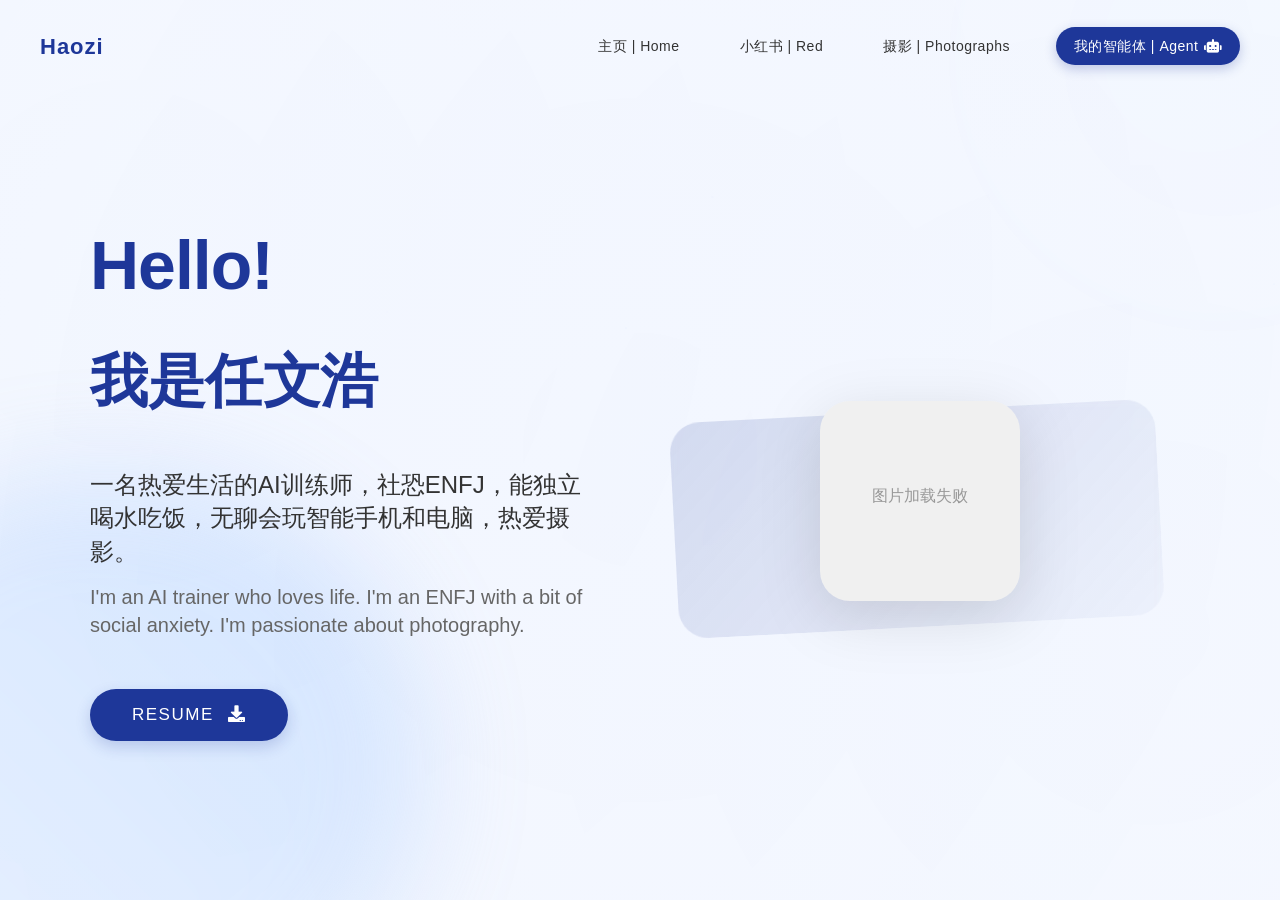
==== index.html @ 163427b5 "Initial commit: 陈嘉艺术AI个人网站" ====
<!DOCTYPE html>
<html lang="zh">
<head>
    <meta charset="UTF-8">
    <meta name="viewport" content="width=device-width, initial-scale=1.0">
    <title>任文浩的个人主页</title>
    <link rel="stylesheet" href="styles/main.css">
    <!-- 添加字体图标库 -->
    <link rel="stylesheet" href="https://cdnjs.cloudflare.com/ajax/libs/font-awesome/5.15.4/css/all.min.css">
    <link rel="stylesheet" href="styles/background.css">
    <!-- 在head标签内添加CSS引用 -->
    <link rel="stylesheet" href="styles/animation-background.css">
    
    <!-- 在body标签结束前添加JavaScript引用 -->
    <script src="js/background-animation.js"></script>
</head>
<body>
    <div class="page-container">
        <header>
            <div class="logo">
                <span class="logo-text">Haozi</span>
            </div>
            <nav>
                <ul>
                    <li><a href="index.html">主页 | Home</a></li>
                    <li><a href="https://www.baidu.com/">小红书 | Red</a></li>
                    <li><a href="photos.html">摄影 | Photographs</a></li>
                    <li><a href="agents.html" class="agent-link">我的智能体 | Agent <i class="fas fa-robot"></i></a></li>
                </ul>
            </nav>
        </header>

        <main class="main-content">
            <div class="content-wrapper">
                <div class="text-content">
                    <h1>Hello!</h1>
                    <h2>我是任文浩</h2>
                    <div class="intro-text">
                        一名热爱生活的AI训练师，社恐ENFJ，能独立喝水吃饭，无聊会玩智能手机和电脑，热爱摄影。
                    </div>
                    <p class="intro-text-en">
                        I'm an AI trainer who loves life. I'm an ENFJ with a bit of social anxiety. I'm passionate about photography.
                    </p>
                    <a href="resume.html">
                        <button class="download-btn">RESUME <i class="fas fa-download"></i></button>
                    </a>
                </div>
                <div class="avatar-content">
                    <img 
                        src="https://wwang-blog.com.cn/renwenhao/images/111.png" 
                        alt="个人卡通形象" 
                        class="avatar-image"
                        onerror="this.onerror=null; console.error('图片加载失败:', this.src); this.src='data:image/svg+xml;charset=utf-8,%3Csvg xmlns=%22http://www.w3.org/2000/svg%22 width=%22200%22 height=%22200%22 viewBox=%220 0 200 200%22%3E%3Crect width=%22100%25%22 height=%22100%25%22 fill=%22%23f0f0f0%22/%3E%3Ctext x=%2250%25%22 y=%2250%25%22 font-family=%22Arial%22 font-size=%2216%22 text-anchor=%22middle%22 fill=%22%23999%22%3E图片加载失败%3C/text%3E%3C/svg%3E';"
                    >
                    <div class="avatar-decoration"></div>
                </div>
            </div>
        </main>
    </div>

    <script src="js/main.js"></script>
    <script src="js/fix-avatar-image.js"></script>
</body>
</html>
---- styles/main.css ----
/* 重置默认样式 */
* {
    margin: 0;
    padding: 0;
    box-sizing: border-box;
}

body {
    font-family: 'Microsoft YaHei', Arial, sans-serif;
    line-height: 1.6;
    color: #333;
}

.page-container {
    max-width: 1440px;
    margin: 0 auto;
    padding: 0 40px;
    min-height: 100vh;
    display: flex;
    flex-direction: column;
}

/* 头部样式 - 更简洁高级 */
header {
    display: flex;
    justify-content: space-between;
    align-items: center;
    padding: 25px 0;
    margin-bottom: 10px;
}

.logo {
    display: flex;
    align-items: center;
    animation: fadeInRight 0.8s ease-out;
}

/* 添加logo链接样式 */
.logo-link {
    text-decoration: none;
    color: inherit;
    display: inline-block;
    cursor: pointer;
}

.logo-link:hover {
    color: inherit;
}

.logo-text {
    font-family: 'Arial', sans-serif;
    color: #1e3799;
    font-size: 22px;
    font-weight: 800;
    letter-spacing: 1px;
    transition: all 0.3s ease;
}

.logo-text:hover {
    transform: translateY(-2px);
    text-shadow: 0 2px 10px rgba(30, 55, 153, 0.2);
}

/* 移除圆形图标样式 */
.logo::before {
    display: none;
}

nav ul {
    list-style: none;
    display: flex;
    gap: 1rem;
    animation: fadeInUp 0.8s ease-out 1s;
    opacity: 0;
    animation-fill-mode: forwards;
}

nav a {
    text-decoration: none;
    color: #333;
    font-size: 14px;
    font-weight: 500;
    padding: 10px 14px;
    border-radius: 25px;
    transition: all 0.3s ease;
    position: relative;
    display: inline-block;
    letter-spacing: 0.5px;
}

nav a:hover {
    color: #1e3799;
    background-color: rgba(30, 55, 153, 0.08);
    transform: translateY(-2px);
}

nav a::after {
    content: '';
    position: absolute;
    bottom: 0;
    left: 50%;
    width: 0;
    height: 2px;
    background-color: #1e3799;
    transition: all 0.3s ease;
    transform: translateX(-50%);
    opacity: 0;
}

nav a:hover::after {
    width: 70%;
    opacity: 1;
}

nav ul li {
    opacity: 0;
    animation: fadeInRight 0.8s ease-out forwards;
}

nav ul li:nth-child(1) { animation-delay: 0.2s; }
nav ul li:nth-child(2) { animation-delay: 0.3s; }
nav ul li:nth-child(3) { animation-delay: 0.4s; }

/* 主要内容区域 */
.content-wrapper {
    padding: 0;
    max-width: 1200px;
    display: flex;
    justify-content: space-between;
    align-items: center;
    gap: 60px;
    margin: 0 auto;
    position: relative;
    z-index: 1;
    padding: 20px 0;
}

.text-content {
    flex: 1;
}

.avatar-content {
    flex: 1;
    display: flex;
    justify-content: center;
    align-items: center;
    padding: 20px;
    position: relative;
    z-index: 1;
}

.avatar-image {
    max-width: 100%;
    height: auto;
    max-height: 700px;
    object-fit: contain;
    filter: drop-shadow(0 15px 30px rgba(0, 0, 0, 0.12));
    animation: fadeInRight 1s ease-out 0.4s;
    opacity: 0;
    animation-fill-mode: forwards;
    border-radius: 30px;
    transition: transform 0.4s cubic-bezier(0.175, 0.885, 0.32, 1.275), filter 0.4s ease;
}

.avatar-content::before {
    content: '';
    position: absolute;
    top: 30px;
    right: 30px;
    width: 90%;
    height: 90%;
    background: linear-gradient(135deg, rgba(30, 55, 153, 0.15), rgba(30, 55, 153, 0.03));
    border-radius: 30px;
    z-index: -1;
    transform: rotate(-3deg);
    transition: transform 0.4s cubic-bezier(0.175, 0.885, 0.32, 1.275);
    backdrop-filter: blur(5px);
}

.avatar-content:hover .avatar-image {
    transform: translateY(-12px) scale(1.03);
    filter: drop-shadow(0 20px 40px rgba(0, 0, 0, 0.18));
}

.avatar-content:hover::before {
    transform: rotate(-5deg) scale(1.05);
}

.text-content h1 {
    font-size: 68px;
    margin-bottom: 15px;
    color: #1e3799;
    animation: fadeInUp 0.8s ease-out;
    font-weight: 700;
    letter-spacing: -1px;
}

.text-content h2 {
    font-size: 58px;
    margin-bottom: 40px;
    color: #1e3799;
    white-space: nowrap;
    animation: fadeInUp 0.8s ease-out 0.2s;
    opacity: 0;
    animation-fill-mode: forwards;
    font-weight: 700;
    letter-spacing: -0.5px;
}

.intro-text {
    font-size: 24px;
    margin-bottom: 15px;
    color: #333;
    max-width: 800px;
    line-height: 1.4;
    animation: fadeInUp 0.8s ease-out 0.4s;
    opacity: 0;
    animation-fill-mode: forwards;
}

.intro-text-en {
    font-size: 20px;
    color: #666;
    margin-bottom: 50px;
    max-width: 800px;
    line-height: 1.4;
    animation: fadeInUp 0.8s ease-out 0.6s;
    opacity: 0;
    animation-fill-mode: forwards;
}

.download-btn {
    background-color: #1e3799;
    color: white;
    padding: 16px 42px;
    border: none;
    border-radius: 30px;
    cursor: pointer;
    font-size: 17px;
    margin-bottom: 50px;
    animation: fadeInUp 0.8s ease-out 0.8s;
    opacity: 0;
    animation-fill-mode: forwards;
    position: relative;
    overflow: hidden;
    transition: all 0.3s cubic-bezier(0.175, 0.885, 0.32, 1.275), background-color 0.4s ease;
    box-shadow: 0 6px 15px rgba(30, 55, 153, 0.2);
    letter-spacing: 1.5px;
    font-weight: 500;
}

.download-btn:hover {
    background-color: #152c7c;
    transform: translateY(-2px);
    box-shadow: 0 8px 20px rgba(30, 55, 153, 0.4);
}

.download-btn::before {
    content: '';
    position: absolute;
    top: 0;
    left: -100%;
    width: 100%;
    height: 100%;
    background: linear-gradient(90deg, transparent, rgba(255, 255, 255, 0.2), transparent);
    transition: all 0.6s ease;
}

.download-btn:hover::before {
    left: 100%;
}

.download-btn i {
    margin-left: 8px;
    transition: transform 0.3s ease;
}

.download-btn:hover i {
    transform: translateY(-2px);
}

/* 响应式设计 */
@media (max-width: 768px) {
    .page-container {
        padding: 0 20px;
    }

    nav ul {
        gap: 1rem;
    }

    .text-content h1 {
        font-size: 48px;
    }

    .text-content h2 {
        font-size: 42px;
    }

    .intro-text {
        font-size: 20px;
    }

    .intro-text-en {
        font-size: 18px;
    }

    .avatar-container {
        position: static;
        transform: none;
        margin: 20px auto;
        text-align: center;
    }

    .avatar {
        width: 120px; /* 在移动端稍微缩小尺寸 */
        height: 120px;
    }
}

@media (max-width: 968px) {
    .content-wrapper {
        flex-direction: column;
        text-align: center;
    }

    .avatar-content {
        order: -1;  /* 在移动端将图片放在上方 */
    }

    .avatar-image {
        max-height: 500px;  /* 移动端稍微调整大小 */
    }
}

.main-content {
    flex: 1;
    display: flex;
    align-items: center;
    min-height: 500px;
}

footer {
    background-color: #333;
    color: white;
    padding: 2rem 0;
    margin-top: 3rem;
}

/* 添加玻璃拟态效果的通用类 */
.glass-effect {
    background: rgba(255, 255, 255, 0.7);
    backdrop-filter: blur(5px);
    border-radius: 20px;
    box-shadow: 0 8px 32px rgba(31, 38, 135, 0.1);
}

/* 添加动画关键帧 */
@keyframes fadeInUp {
    from {
        opacity: 0;
        transform: translateY(20px);
    }
    to {
        opacity: 1;
        transform: translateY(0);
    }
}

@keyframes fadeInRight {
    from {
        opacity: 0;
        transform: translateX(-20px);
    }
    to {
        opacity: 1;
        transform: translateX(0);
    }
}

/* 为文本内容添加动画 */
.text-content h1 {
    animation: fadeInUp 0.8s ease-out;
}

.text-content h2 {
    animation: fadeInUp 0.8s ease-out 0.2s;
    opacity: 0;
    animation-fill-mode: forwards;
}

.intro-text {
    animation: fadeInUp 0.8s ease-out 0.4s;
    opacity: 0;
    animation-fill-mode: forwards;
}

.intro-text-en {
    animation: fadeInUp 0.8s ease-out 0.6s;
    opacity: 0;
    animation-fill-mode: forwards;
}

.download-btn {
    animation: fadeInUp 0.8s ease-out 0.8s;
    opacity: 0;
    animation-fill-mode: forwards;
}

/* 为头像添加动画 */
.avatar-image {
    animation: fadeInRight 1s ease-out 0.4s;
    opacity: 0;
    animation-fill-mode: forwards;
}

/* 为导航栏添加动画 */
.logo {
    animation: fadeInRight 0.8s ease-out;
}

nav ul li {
    opacity: 0;
    animation: fadeInRight 0.8s ease-out forwards;
}

nav ul li:nth-child(1) { animation-delay: 0.2s; }
nav ul li:nth-child(2) { animation-delay: 0.3s; }
nav ul li:nth-child(3) { animation-delay: 0.4s; }

/* 添加按钮悬停效果 */
.download-btn {
    transition: transform 0.3s ease, box-shadow 0.3s ease;
}

.download-btn:hover {
    transform: translateY(-2px);
    box-shadow: 0 5px 15px rgba(30, 55, 153, 0.3);
}

/* 添加社交图标悬停效果 */
.social-links a {
    transition: transform 0.3s ease, color 0.3s ease;
}

.social-links a:hover {
    transform: translateY(-3px);
}

.avatar-container {
    position: fixed;
    right: 30px;
    top: 50%;
    transform: translateY(-50%);
    z-index: 100;
    transition: all 0.3s ease; /* 添加过渡效果 */
}

.avatar {
    width: 150px;
    height: 150px;
    border-radius: 50%;
    box-shadow: 0 4px 8px rgba(0, 0, 0, 0.1);
    border: 3px solid #fff;
    transition: all 0.3s ease;
    cursor: pointer; /* 添加鼠标指针样式 */
}

.avatar:hover {
    transform: scale(1.1);
    box-shadow: 0 6px 12px rgba(0, 0, 0, 0.15); /* 增强悬停时的阴影效果 */
    border-color: #1e3799; /* 悬停时改变边框颜色 */
}

/* Agent链接高亮样式 */
.agent-link {
    background-color: #1e3799;
    color: white !important;
    padding: 10px 18px;
    border-radius: 30px;
    transition: all 0.3s cubic-bezier(0.175, 0.885, 0.32, 1.275);
    font-weight: 500;
    display: inline-flex;
    align-items: center;
    font-size: 14px;
    height: 38px;
    box-shadow: 0 4px 12px rgba(30, 55, 153, 0.25);
}

.agent-link:hover {
    background-color: #152c7c;
    transform: translateY(-2px);
    box-shadow: 0 4px 8px rgba(30, 55, 153, 0.3);
    color: white !important;
}

.agent-link i {
    margin-left: 5px;
    font-size: 14px;
}

/* 为Agent链接添加动画 */
nav ul li:nth-child(4) { 
    animation-delay: 0.5s; 
}

/* 确保导航栏项目垂直对齐 */
nav ul {
    list-style: none;
    display: flex;
    gap: 2rem;
    animation: fadeInUp 0.8s ease-out 1s;
    opacity: 0;
    animation-fill-mode: forwards;
    align-items: center;
}

nav ul li {
    display: flex;
    align-items: center;
}
---- styles/background.css ----
/* 背景样式 - 更精致的渐变效果 */
body {
    background-color: #f5f8ff;
    background-image: linear-gradient(135deg, #f5f8ff 0%, #edf2ff 50%, #e2ecff 100%);
    position: relative;
    overflow-x: hidden;
    animation: fadeIn 1.2s ease-out;
    background-attachment: fixed;
}

.page-container {
    background: transparent;
}

/* 添加淡入动画 */
@keyframes fadeIn {
    from {
        opacity: 0;
    }
    to {
        opacity: 1;
    }
}

/* 装饰元素 - 右上角圆形 - 更精致的视觉效果 */
body::before {
    content: '';
    position: fixed;
    top: -180px;
    right: -180px;
    width: 480px;
    height: 480px;
    border-radius: 50%;
    background: linear-gradient(135deg, #ecf3ff 0%, #c4dcff 70%, #a8cbff 100%);
    opacity: 0;
    z-index: -1;
    filter: blur(70px);
    animation: fadeInAndFloat 1.5s ease-out forwards,
               floatCircle 15s ease-in-out infinite;
    transform-origin: center;
    box-shadow: 0 0 90px rgba(30, 55, 153, 0.08);
}

/* 装饰元素 - 左下角波浪形 - 更精致的视觉效果 */
body::after {
    content: '';
    position: fixed;
    bottom: -160px;
    left: -160px;
    width: 580px;
    height: 580px;
    background: linear-gradient(45deg, #d8e7ff 0%, #aed0ff 60%, #94c1ff 100%);
    box-shadow: 0 0 110px rgba(30, 55, 153, 0.12);
    border-radius: 45% 55% 65% 35% / 45% 55% 55% 45%;
    opacity: 0;
    z-index: -1;
    filter: blur(50px);
    animation: fadeInAndFloat 1.5s ease-out 0.3s forwards,
               moveWave 24s ease-in-out infinite,
               floatWave 8s ease-in-out infinite;
}

/* 添加淡入并上浮动画 - 更平滑的效果 */
@keyframes fadeInAndFloat {
    from {
        opacity: 0;
        transform: translateY(20px);
    }
    to {
        opacity: 0.35;
        transform: translateY(0);
    }
}

/* 优化波浪动画 */
@keyframes moveWave {
    0% {
        border-radius: 40% 60% 70% 30% / 40% 50% 60% 50%;
        transform: rotate(0deg);
    }
    50% {
        border-radius: 60% 40% 30% 70% / 50% 60% 40% 50%;
        transform: rotate(3deg);
    }
    100% {
        border-radius: 40% 60% 70% 30% / 40% 50% 60% 50%;
        transform: rotate(0deg);
    }
}

/* 修改浮动动画，增加移动幅度 */
@keyframes floatCircle {
    0% {
        transform: translate(0, 0) rotate(0deg);
    }
    25% {
        transform: translate(-20px, 20px) rotate(3deg);
    }
    50% {
        transform: translate(0, 40px) rotate(0deg);
    }
    75% {
        transform: translate(20px, 20px) rotate(-3deg);
    }
    100% {
        transform: translate(0, 0) rotate(0deg);
    }
}

@keyframes floatWave {
    0% {
        transform: translate(0, 0);
    }
    50% {
        transform: translate(30px, -30px);
    }
    100% {
        transform: translate(0, 0);
    }
}

/* 中间装饰点缀 */
.decoration-dots {
    position: fixed;
    width: 100%;
    height: 100%;
    pointer-events: none;
    z-index: -1;
}

.decoration-dots::before {
    content: '';
    position: absolute;
    width: 8px;
    height: 8px;
    background: #b3d1ff;
    border-radius: 50%;
    top: 20%;
    left: 15%;
    box-shadow: 
        120px 60px 0 -2px #cce0ff,
        200px -50px 0 -3px #d9e9ff,
        -150px 100px 0 -1px #e6f0ff,
        250px 200px 0 -4px #b3d1ff;
    opacity: 0;
    filter: blur(2px);
    animation: fadeInDots 1.5s ease-out 0.6s forwards,
               floatDots 10s ease-in-out infinite;
}

@keyframes fadeInDots {
    from {
        opacity: 0;
        transform: scale(0.8);
    }
    to {
        opacity: 0.4;
        transform: scale(1);
    }
}

@keyframes floatDots {
    0% {
        transform: translate(0, 0) scale(1);
    }
    50% {
        transform: translate(20px, -20px) scale(1.1);
    }
    100% {
        transform: translate(0, 0) scale(1);
    }
}

/* 中间装饰点缀 */
.decoration-dots {
    position: fixed;
    width: 100%;
    height: 100%;
    pointer-events: none;
    z-index: -1;
}

.decoration-dots::before {
    content: '';
    position: absolute;
    width: 8px;
    height: 8px;
    background: #b3d1ff;
    border-radius: 50%;
    top: 20%;
    left: 15%;
    box-shadow: 
        120px 60px 0 -2px #cce0ff,
        200px -50px 0 -3px #d9e9ff,
        -150px 100px 0 -1px #e6f0ff,
        250px 200px 0 -4px #b3d1ff;
    opacity: 0;
    filter: blur(2px);
    animation: fadeInDots 1.5s ease-out 0.6s forwards,
               floatDots 10s ease-in-out infinite;
}

@keyframes fadeInDots {
    from {
        opacity: 0;
        transform: scale(0.8);
    }
    to {
        opacity: 0.4;
        transform: scale(1);
    }
}

@keyframes floatDots {
    0% {
        transform: translate(0, 0) scale(1);
    }
    50% {
        transform: translate(20px, -20px) scale(1.1);
    }
    100% {
        transform: translate(0, 0) scale(1);
    }
}
---- styles/animation-background.css ----
/* 动态背景效果 - 更精致的视觉体验 */
.animated-background {
    position: fixed;
    top: 0;
    left: 0;
    width: 100%;
    height: 100%;
    z-index: -1;
    overflow: hidden;
    background-color: rgba(245, 248, 255, 0.98); /* 更高的不透明度，减少视觉干扰 */
}

/* 渐变背景动画 - 更柔和的色彩过渡 */
.gradient-bg {
    position: absolute;
    width: 200%;
    height: 200%;
    top: -50%;
    left: -50%;
    background: 
        radial-gradient(circle at 30% 40%, rgba(130, 180, 255, 0.04) 0%, rgba(130, 180, 255, 0) 65%),
        radial-gradient(circle at 70% 60%, rgba(160, 200, 255, 0.04) 0%, rgba(160, 200, 255, 0) 65%),
        radial-gradient(circle at 50% 50%, rgba(110, 160, 240, 0.02) 0%, rgba(110, 160, 240, 0) 75%);
    animation: rotateBackground 75s linear infinite; /* 更慢的旋转，更加柔和 */
    opacity: 0.35; /* 降低整体不透明度，更加精致 */
}

@keyframes rotateBackground {
    0% {
        transform: rotate(0deg);
    }
    100% {
        transform: rotate(360deg);
    }
}

/* 浮动粒子效果 - 更精致的粒子设计 */
.particle {
    position: absolute;
    border-radius: 50%;
    background: rgba(190, 215, 255, 0.25); /* 更透明的粒子 */
    box-shadow: 0 0 4px rgba(130, 180, 255, 0.12); /* 更精致的光晕 */
    pointer-events: none;
    backdrop-filter: blur(1px); /* 添加微妙的模糊效果 */
}

/* 连接线效果 - 更精致的线条 */
.connection-lines {
    position: absolute;
    top: 0;
    left: 0;
    width: 100%;
    height: 100%;
    opacity: 0.3; /* 降低连接线不透明度，更加柔和 */
    filter: blur(0.5px); /* 添加微妙的模糊效果，使线条更加柔和 */
}
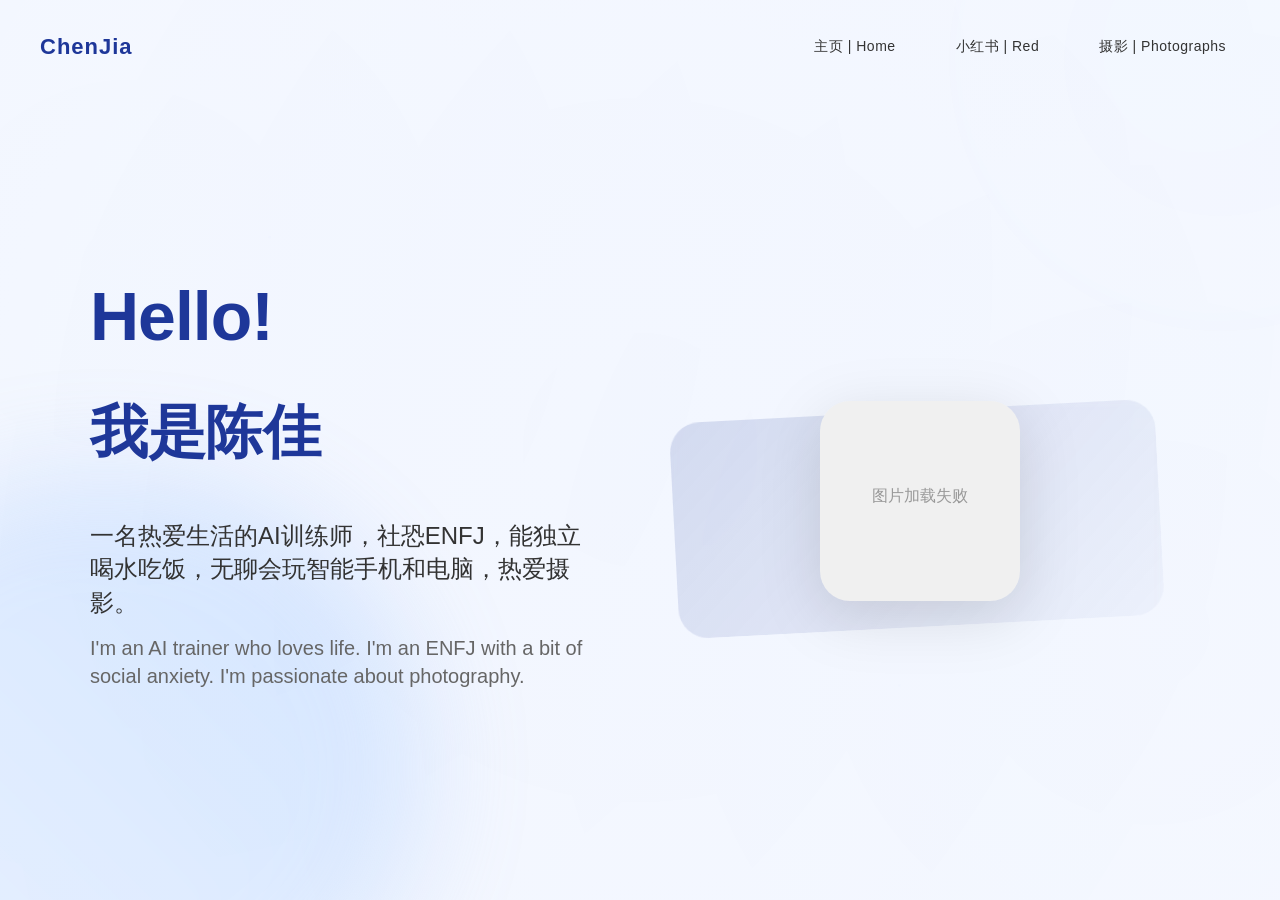
==== commit a7da4414: "更新个人信息：将Haozi改为ChenJia，任文浩改为陈佳，删除我的智能体导航和RESUME页面" ====
--- a/index.html
+++ b/index.html
@@ -3,7 +3,7 @@
 <head>
     <meta charset="UTF-8">
     <meta name="viewport" content="width=device-width, initial-scale=1.0">
-    <title>任文浩的个人主页</title>
+    <title>陈佳的个人主页</title>
     <link rel="stylesheet" href="styles/main.css">
     <!-- 添加字体图标库 -->
     <link rel="stylesheet" href="https://cdnjs.cloudflare.com/ajax/libs/font-awesome/5.15.4/css/all.min.css">
@@ -18,14 +18,13 @@
     <div class="page-container">
         <header>
             <div class="logo">
-                <span class="logo-text">Haozi</span>
+                <span class="logo-text">ChenJia</span>
             </div>
             <nav>
                 <ul>
                     <li><a href="index.html">主页 | Home</a></li>
                     <li><a href="https://www.baidu.com/">小红书 | Red</a></li>
                     <li><a href="photos.html">摄影 | Photographs</a></li>
-                    <li><a href="agents.html" class="agent-link">我的智能体 | Agent <i class="fas fa-robot"></i></a></li>
                 </ul>
             </nav>
         </header>
@@ -34,16 +33,13 @@
             <div class="content-wrapper">
                 <div class="text-content">
                     <h1>Hello!</h1>
-                    <h2>我是任文浩</h2>
+                    <h2>我是陈佳</h2>
                     <div class="intro-text">
                         一名热爱生活的AI训练师，社恐ENFJ，能独立喝水吃饭，无聊会玩智能手机和电脑，热爱摄影。
                     </div>
                     <p class="intro-text-en">
                         I'm an AI trainer who loves life. I'm an ENFJ with a bit of social anxiety. I'm passionate about photography.
                     </p>
-                    <a href="resume.html">
-                        <button class="download-btn">RESUME <i class="fas fa-download"></i></button>
-                    </a>
                 </div>
                 <div class="avatar-content">
                     <img 
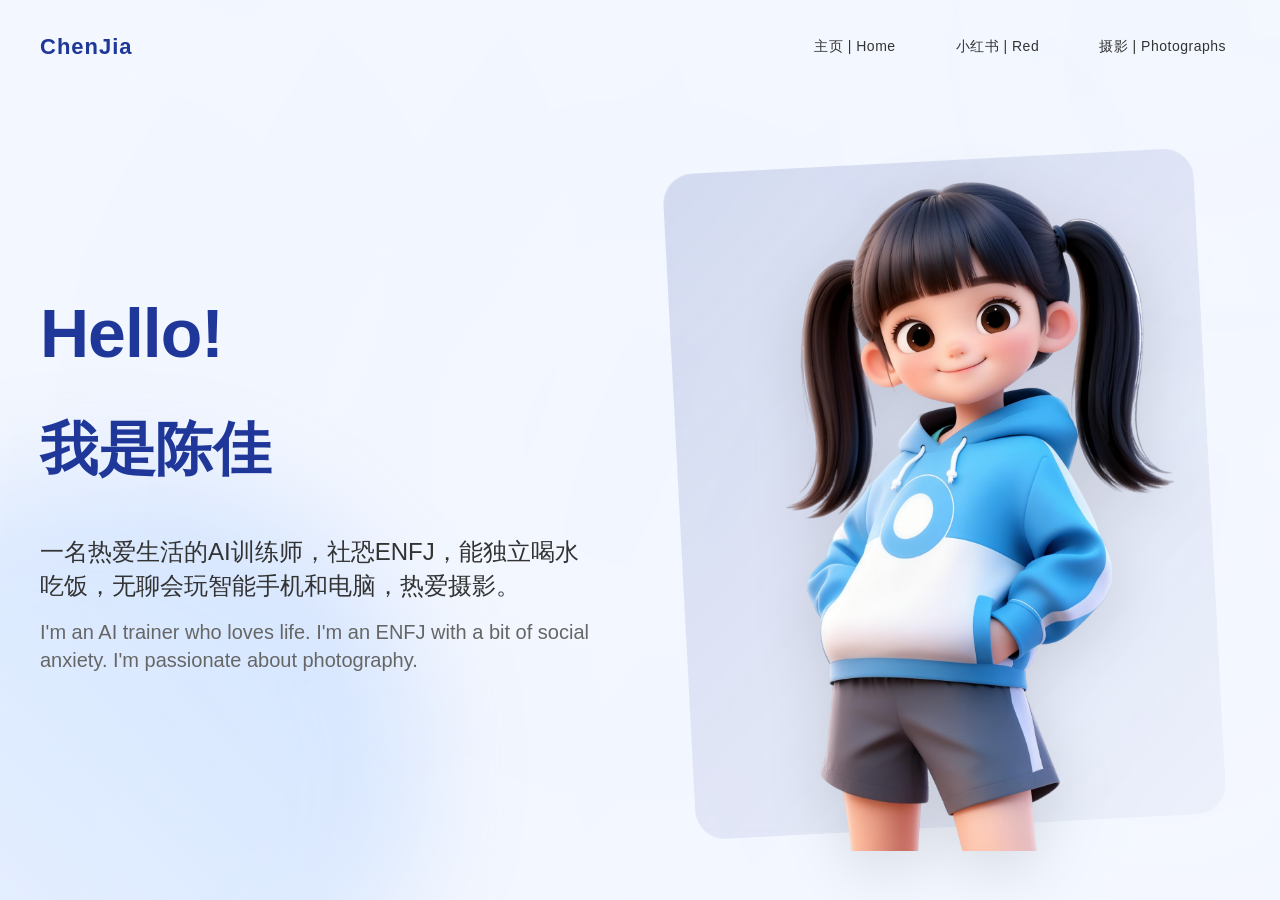
==== commit 893e596b: "更新主页头像：将111.png替换为222.png" ====
--- a/index.html
+++ b/index.html
@@ -43,7 +43,7 @@
                 </div>
                 <div class="avatar-content">
                     <img 
-                        src="https://wwang-blog.com.cn/renwenhao/images/111.png" 
+                        src="images/222.png" 
                         alt="个人卡通形象" 
                         class="avatar-image"
                         onerror="this.onerror=null; console.error('图片加载失败:', this.src); this.src='data:image/svg+xml;charset=utf-8,%3Csvg xmlns=%22http://www.w3.org/2000/svg%22 width=%22200%22 height=%22200%22 viewBox=%220 0 200 200%22%3E%3Crect width=%22100%25%22 height=%22100%25%22 fill=%22%23f0f0f0%22/%3E%3Ctext x=%2250%25%22 y=%2250%25%22 font-family=%22Arial%22 font-size=%2216%22 text-anchor=%22middle%22 fill=%22%23999%22%3E图片加载失败%3C/text%3E%3C/svg%3E';"
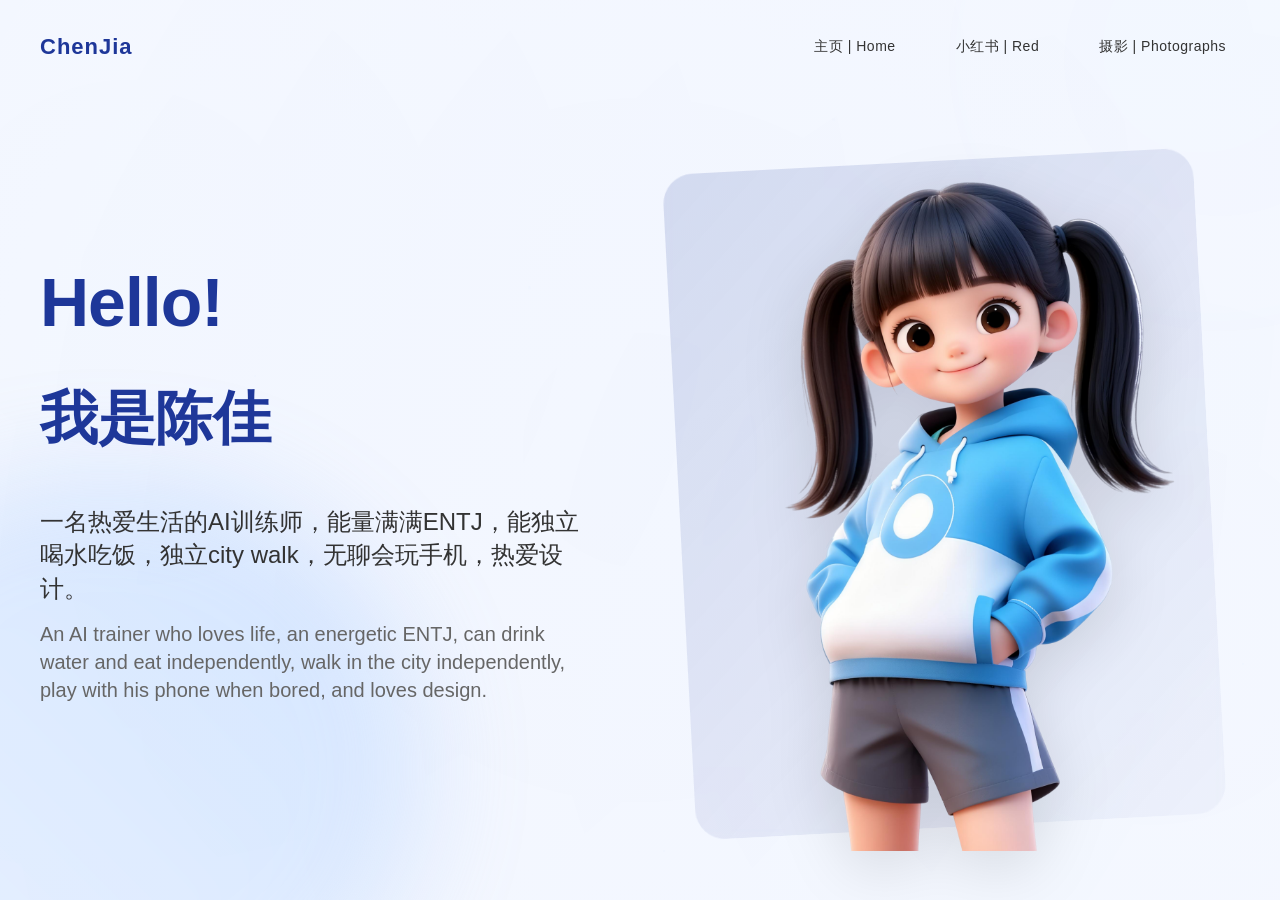
==== commit a8930246: "同步最新内容到main分支：更新个人介绍为ENTJ" ====
--- a/index.html
+++ b/index.html
@@ -35,10 +35,10 @@
                     <h1>Hello!</h1>
                     <h2>我是陈佳</h2>
                     <div class="intro-text">
-                        一名热爱生活的AI训练师，社恐ENFJ，能独立喝水吃饭，无聊会玩智能手机和电脑，热爱摄影。
+                        一名热爱生活的AI训练师，能量满满ENTJ，能独立喝水吃饭，独立city walk，无聊会玩手机，热爱设计。
                     </div>
                     <p class="intro-text-en">
-                        I'm an AI trainer who loves life. I'm an ENFJ with a bit of social anxiety. I'm passionate about photography.
+                        An AI trainer who loves life, an energetic ENTJ, can drink water and eat independently, walk in the city independently, play with his phone when bored, and loves design.
                     </p>
                 </div>
                 <div class="avatar-content">
